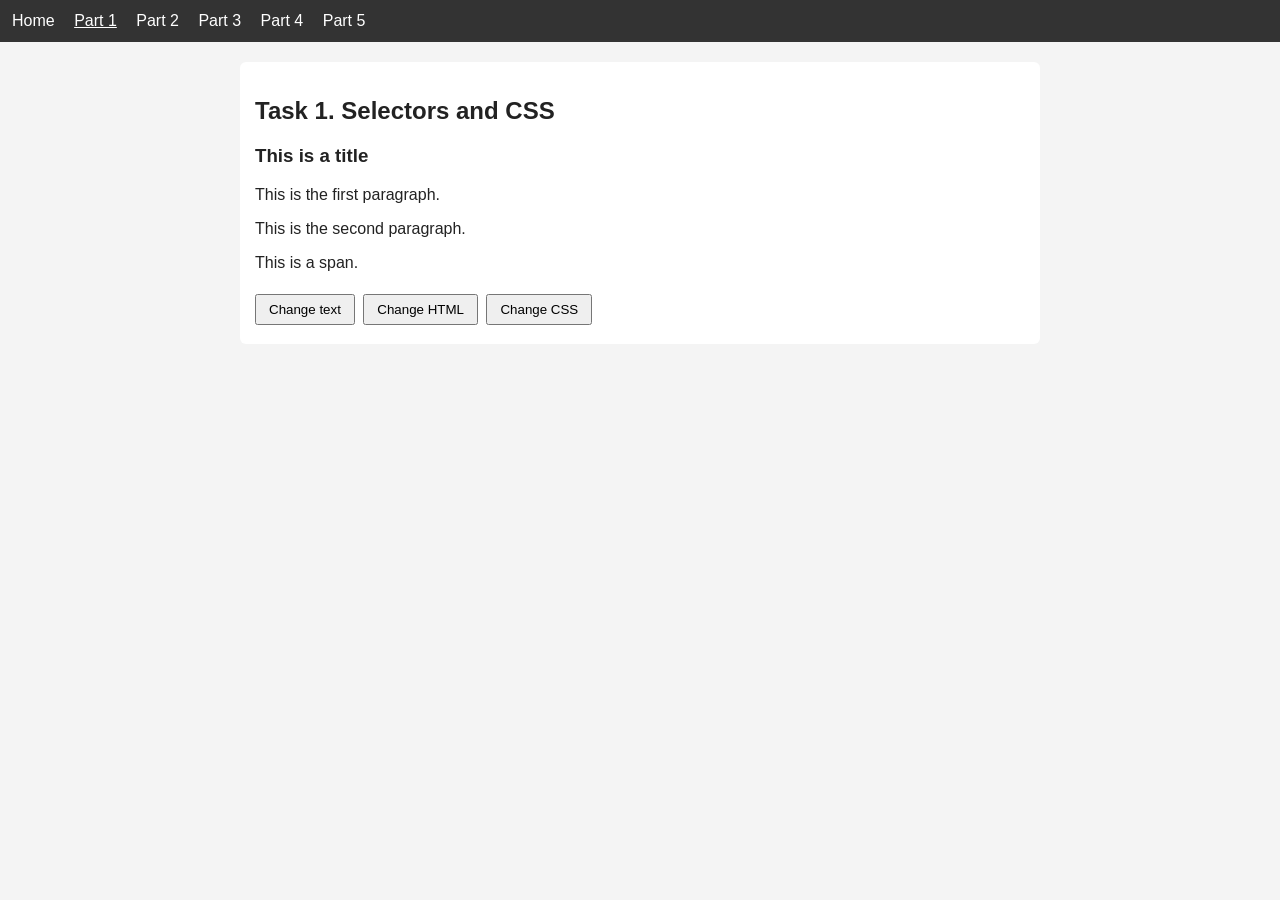
==== part1.html @ 3f3c71a1 "Add part 1: selectors and css Co-Authored-By: Claude Opus 5.5 <noreply@anthropic.com>" ====
<!DOCTYPE html>
<html lang="en">
<head>
  <meta charset="UTF-8">
  <meta name="viewport" content="width=device-width, initial-scale=1.0">
  <title>Part 1 - Selectors</title>
  <link rel="stylesheet" href="style.css">
</head>
<body>
  <nav>
    <a href="index.html">Home</a>
    <a href="part1.html" class="active">Part 1</a>
    <a href="part2.html">Part 2</a>
    <a href="part3.html">Part 3</a>
    <a href="part4.html">Part 4</a>
    <a href="part5.html">Part 5</a>
  </nav>
  <main>
    <section>
      <h2>Task 1. Selectors and CSS</h2>
      <h3 id="title">This is a title</h3>
      <p class="info">This is the first paragraph.</p>
      <p class="info">This is the second paragraph.</p>
      <span>This is a span.</span>
      <br><br>
      <button id="btnText">Change text</button>
      <button id="btnHtml">Change HTML</button>
      <button id="btnCss">Change CSS</button>
    </section>
  </main>
  <script src="https://code.jquery.com/jquery-3.7.1.min.js"></script>
  <script src="js/part1.js"></script>
</body>
</html>
---- style.css ----
body {
  font-family: Arial, sans-serif;
  margin: 0;
  background: #f4f4f4;
  color: #222;
}

nav {
  background: #333;
  padding: 12px;
}

nav a {
  color: #fff;
  margin-right: 15px;
  text-decoration: none;
}

nav a.active {
  text-decoration: underline;
}

main {
  max-width: 800px;
  margin: 20px auto;
  padding: 0 15px;
}

section {
  background: #fff;
  padding: 15px;
  margin-bottom: 20px;
  border-radius: 6px;
}

button {
  padding: 6px 12px;
  margin: 4px 4px 4px 0;
  cursor: pointer;
}
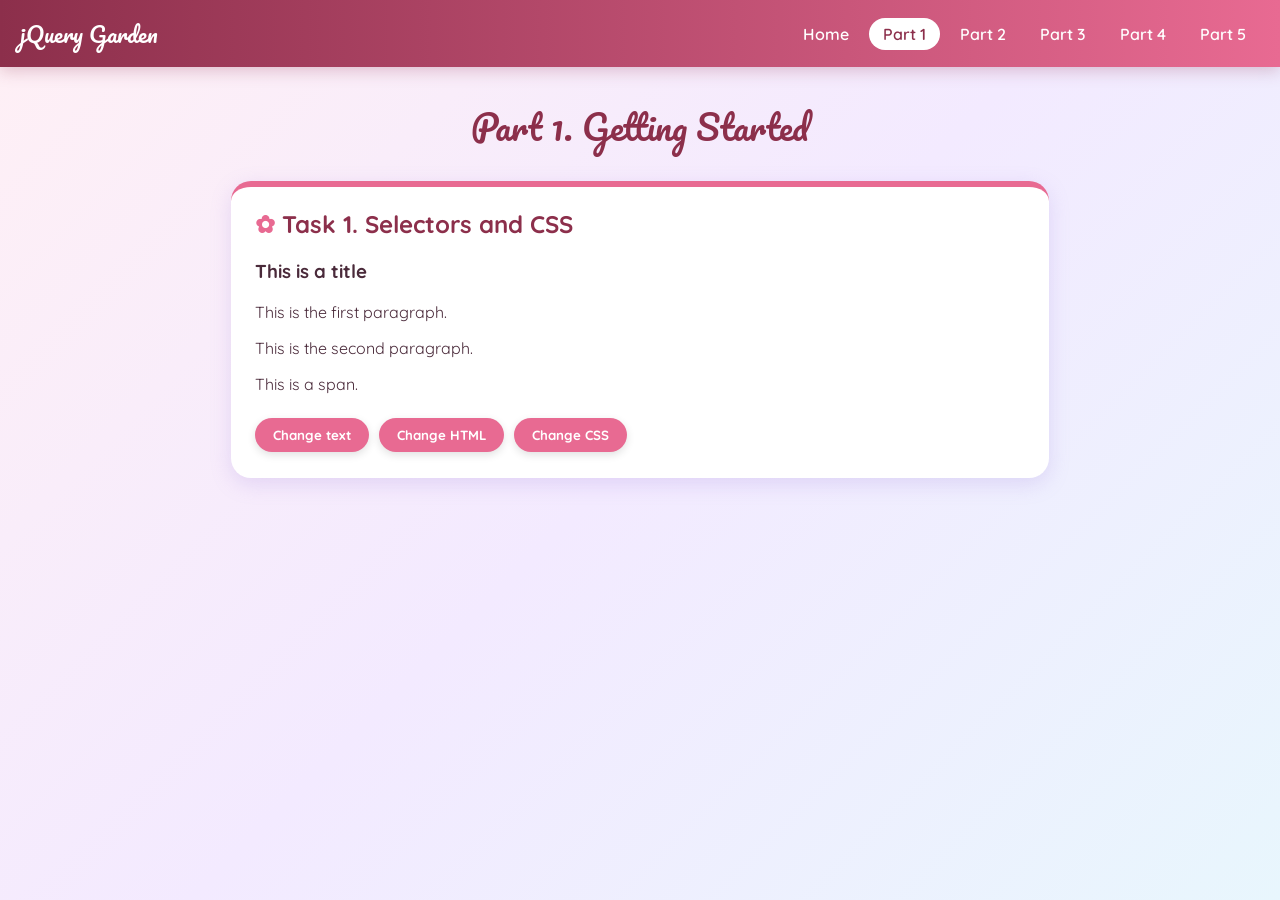
==== commit d68199f2: "Add logo and page titles, use new images Co-Authored-By: Claude Opus 5.5 <noreply@anthropic.com>" ====
--- a/part1.html
+++ b/part1.html
@@ -8,6 +8,7 @@
 </head>
 <body>
   <nav>
+    <span class="logo">jQuery Garden</span>
     <a href="index.html">Home</a>
     <a href="part1.html" class="active">Part 1</a>
     <a href="part2.html">Part 2</a>
@@ -16,6 +17,7 @@
     <a href="part5.html">Part 5</a>
   </nav>
   <main>
+    <h1 class="page-title">Part 1. Getting Started</h1>
     <section>
       <h2>Task 1. Selectors and CSS</h2>
       <h3 id="title">This is a title</h3>
--- a/style.css
+++ b/style.css
@@ -1,40 +1,136 @@
+@import url("https://fonts.googleapis.com/css2?family=Pacifico&family=Quicksand:wght@400;600;700&display=swap");
+
+:root {
+  --burgundy: #8c2f4b;
+  --rose: #e86a92;
+  --pink: #f7c6d9;
+  --blush: #fff0f5;
+  --lavender: #a98bdf;
+  --sky: #5fb3e0;
+  --mint: #4fb38a;
+  --butter: #ffe8a3;
+  --peach: #f4945c;
+  --text: #4a2a3a;
+}
+
+* {
+  box-sizing: border-box;
+}
+
 body {
-  font-family: Arial, sans-serif;
   margin: 0;
-  background: #f4f4f4;
-  color: #222;
+  min-height: 100vh;
+  font-family: "Quicksand", Arial, sans-serif;
+  color: var(--text);
+  background: linear-gradient(135deg, #fff0f5 0%, #f3eaff 50%, #e8f6fd 100%);
 }
 
 nav {
-  background: #333;
-  padding: 12px;
+  display: flex;
+  flex-wrap: wrap;
+  align-items: center;
+  gap: 6px;
+  padding: 14px 20px;
+  background: linear-gradient(90deg, var(--burgundy), var(--rose));
+  box-shadow: 0 4px 15px rgba(140, 47, 75, 0.25);
+}
+
+.logo {
+  margin-right: auto;
+  font-family: "Pacifico", cursive;
+  font-size: 22px;
+  color: #fff;
 }
 
 nav a {
+  padding: 6px 14px;
+  border-radius: 20px;
   color: #fff;
-  margin-right: 15px;
+  font-weight: 600;
   text-decoration: none;
+  transition: background 0.3s;
+}
+
+nav a:hover {
+  background: rgba(255, 255, 255, 0.2);
 }
 
 nav a.active {
-  text-decoration: underline;
+  background: #fff;
+  color: var(--burgundy);
 }
 
 main {
-  max-width: 800px;
-  margin: 20px auto;
-  padding: 0 15px;
+  max-width: 850px;
+  margin: 30px auto;
+  padding: 0 16px;
+}
+
+.page-title {
+  margin: 10px 0 25px;
+  font-family: "Pacifico", cursive;
+  font-size: 34px;
+  font-weight: 400;
+  text-align: center;
+  color: var(--burgundy);
 }
 
 section {
+  --accent: var(--rose);
+  margin-bottom: 24px;
+  padding: 22px 24px;
   background: #fff;
-  padding: 15px;
-  margin-bottom: 20px;
-  border-radius: 6px;
+  border-top: 6px solid var(--accent);
+  border-radius: 20px;
+  box-shadow: 0 6px 20px rgba(169, 139, 223, 0.25);
+}
+
+section:nth-of-type(2) {
+  --accent: var(--lavender);
+}
+
+section:nth-of-type(3) {
+  --accent: var(--mint);
+}
+
+section h2 {
+  margin-top: 0;
+  color: var(--burgundy);
+}
+
+section h2::before {
+  content: "✿ ";
+  color: var(--accent);
 }
 
 button {
-  padding: 6px 12px;
-  margin: 4px 4px 4px 0;
+  margin: 4px 6px 4px 0;
+  padding: 9px 18px;
+  border: none;
+  border-radius: 25px;
+  background: var(--accent);
+  color: #fff;
+  font-family: inherit;
+  font-weight: 700;
   cursor: pointer;
+  box-shadow: 0 3px 8px rgba(0, 0, 0, 0.12);
+  transition: transform 0.2s, filter 0.2s;
 }
+
+button:hover {
+  transform: translateY(-2px);
+  filter: brightness(1.1);
+}
+
+a {
+  color: var(--burgundy);
+  font-weight: 700;
+}
+
+img {
+  display: block;
+  width: 240px;
+  max-width: 100%;
+  margin-top: 14px;
+  border-radius: 16px;
+}
